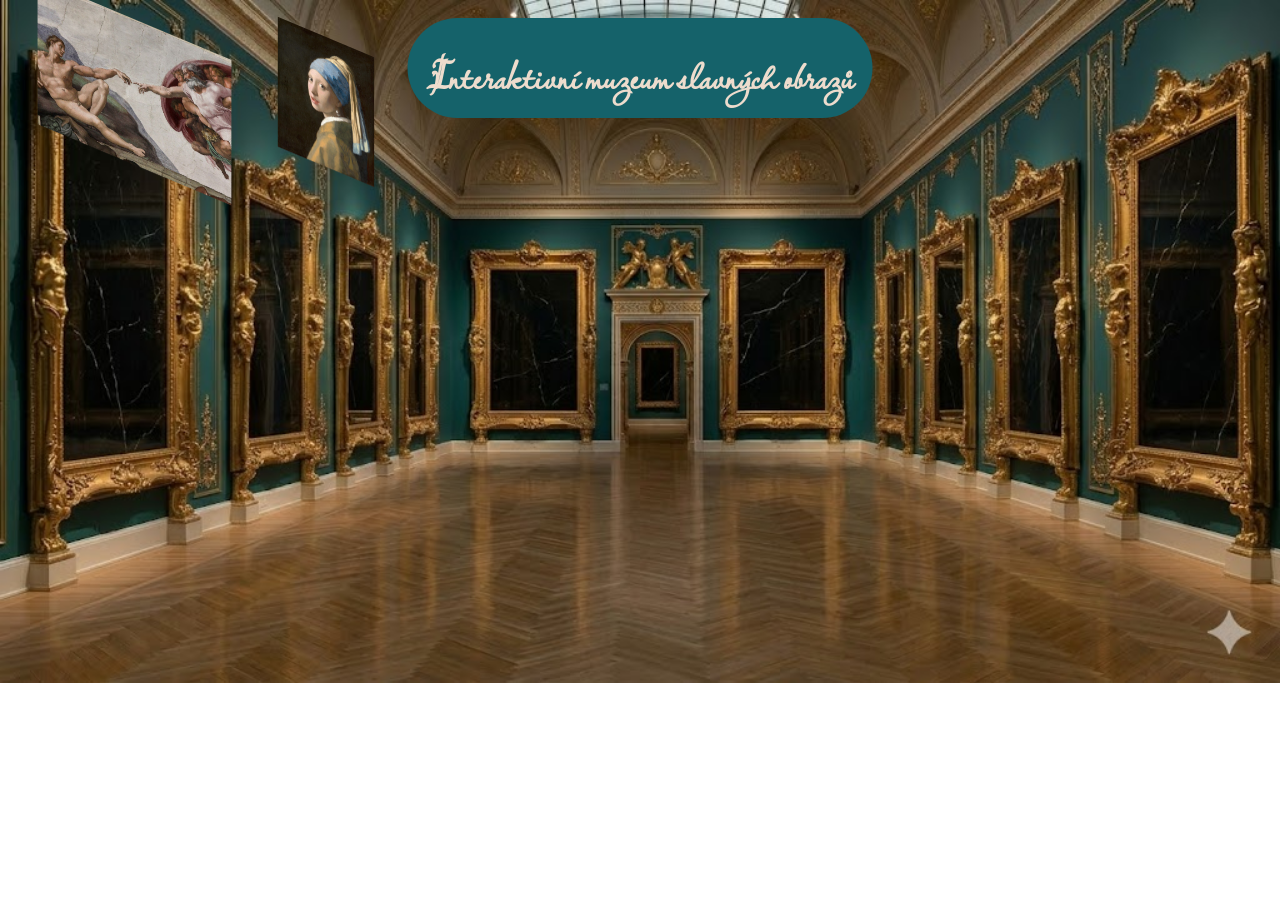
==== index.html @ a15c192d "pred mergem" ====
<!DOCTYPE html>
<html lang="en">
<head>
    <meta charset="UTF-8">
    <meta name="viewport" content="width=device-width, initial-scale=1.0">
    <title>Document</title>
    <link rel="stylesheet" href="style2.css">
    <link rel="preconnect" href="https://fonts.googleapis.com"> 
    <link rel="preconnect" href="https://fonts.gstatic.com" crossorigin> 
    <link href="https://fonts.googleapis.com/css2?family=Lavishly+Yours&display=swap" rel="stylesheet">
    
</head>
<body>
    <div id="nadpis"><h1>Interaktivní muzeum slavných obrazů</h1></div>
    <div id="main_mistnost">
        <img class="obrazy" src="./art/creation_of_human.jpeg" width="20%" height="20%">
        <img class="obrazy"src="./art/girl_with_earring.jpg" width="10%" height="10%"alt="">
    </div>
    <script src="script_obraz.js">
    </script>
</body>
</html>
---- style2.css ----
body{
    background-image: url("./pozadi/artGallery.jpg");
    background-size: cover;
    background-repeat: no-repeat;
}
h1{
    text-align: center;
    font-size: 250%;
    color:  #eddccd;
}
#nadpis{
    position: absolute;
    top: 2%;
    left: 50%;
    transform: translate(-50%,0);
    background-color: #15626a;
    width: fit-content;
    height: 100px;
    padding-left: 20px;
    padding-right: 20px;
    border-radius: 50px;
}
img {
  transform: rotateX(30deg) rotateY(40deg);
  transform-style: preserve-3d; /* důležité pro 3D efekt */
  transition: transform 0.3s ease; /* hezká animace */
}
*{
    font-family: "Lavishly Yours", cursive;
}
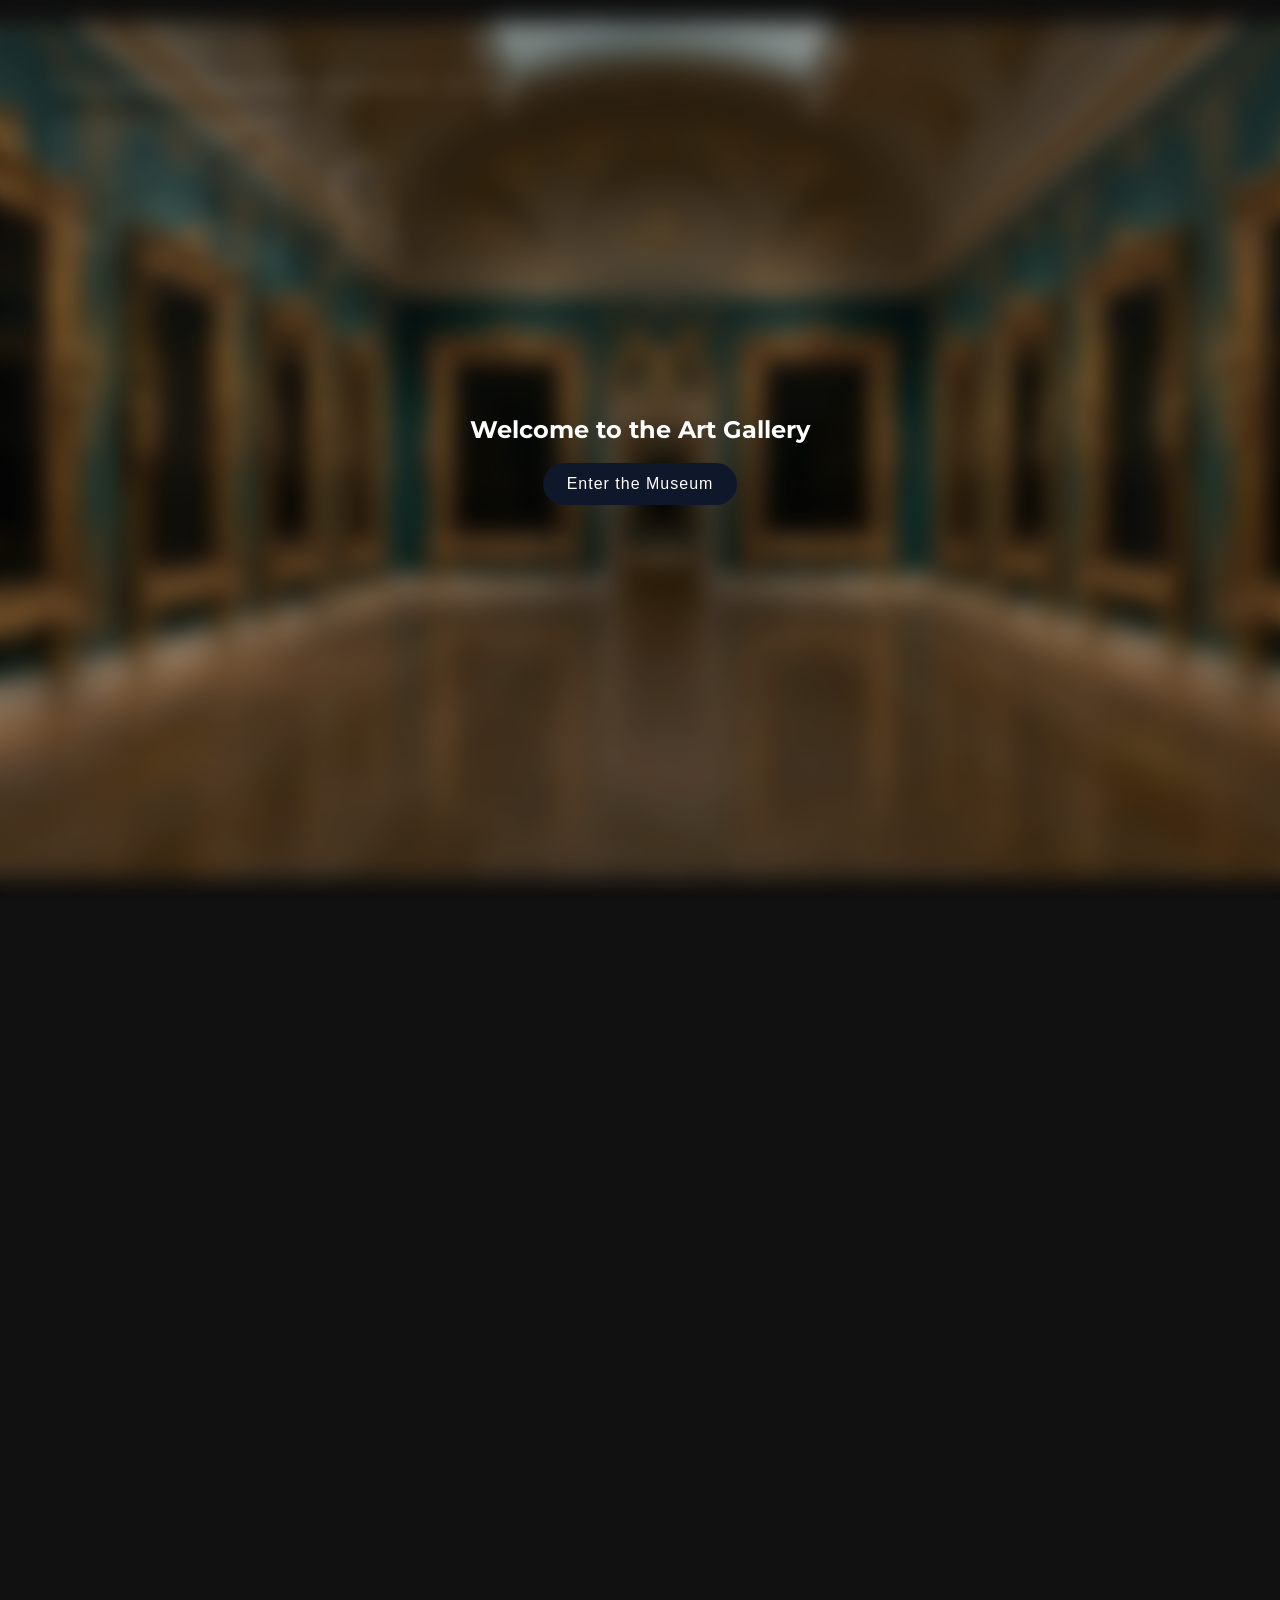
==== commit 147da68d: "landing page" ====
--- a/index.html
+++ b/index.html
@@ -1,22 +1,30 @@
 <!DOCTYPE html>
 <html lang="en">
 <head>
-    <meta charset="UTF-8">
-    <meta name="viewport" content="width=device-width, initial-scale=1.0">
-    <title>Document</title>
-    <link rel="stylesheet" href="style2.css">
-    <link rel="preconnect" href="https://fonts.googleapis.com"> 
-    <link rel="preconnect" href="https://fonts.gstatic.com" crossorigin> 
-    <link href="https://fonts.googleapis.com/css2?family=Lavishly+Yours&display=swap" rel="stylesheet">
-    
+    <meta charset="UTF-8" />
+    <meta name="viewport" content="width=device-width, initial-scale=1.0" />
+    <title>Art Gallery</title>
+    <link rel="preconnect" href="https://fonts.googleapis.com" />
+    <link rel="preconnect" href="https://fonts.gstatic.com" crossorigin />
+    <link href="https://fonts.googleapis.com/css2?family=Montserrat:wght@400;600;700&family=Lavishly+Yours&display=swap" rel="stylesheet" />
+    <link rel="stylesheet" href="style.css" />
 </head>
 <body>
-    <div id="nadpis"><h1>Interaktivní muzeum slavných obrazů</h1></div>
-    <div id="main_mistnost">
-        <img class="obrazy" src="./art/creation_of_human.jpeg" width="20%" height="20%">
-        <img class="obrazy"src="./art/girl_with_earring.jpg" width="10%" height="10%"alt="">
-    </div>
-    <script src="script_obraz.js">
-    </script>
+    <section id="landing">
+        <h1>Welcome to the Art Gallery</h1>
+        <button class="museum-btn" id="enterBtn">
+            Enter the Museum
+        </button>
+    </section>
+
+    <section id="gallery">
+        <div id="nadpis"><h1>Interaktivní muzeum slavných obrazů</h1></div>
+        <div id="main_mistnost">
+            <img class="obrazy" src="./art/creation_of_human.jpeg" width="20%" height="20%" alt="Creation of Human" />
+            <img class="obrazy" src="./art/girl_with_earring.jpg" width="10%" height="10%" alt="Girl with a Pearl Earring" />
+        </div>
+    </section>
+
+    <script src="button.js"></script>
 </body>
 </html>
--- a/style.css
+++ b/style.css
@@ -0,0 +1,76 @@
+body {
+  margin: 0;
+  overflow-x: hidden;
+  font-family: "Montserrat", sans-serif;
+  background-image: url("./pozadi/artGallery.jpg");
+  background-size: cover;
+  background-repeat: no-repeat;
+}
+
+#landing {
+  position: fixed;
+  top: 0;
+  left: 0;
+  width: 100%;
+  height: 100vh;
+
+  /* Museum-style blurred background */
+  background-image: url("images/muzeum_blur.png");
+  background-size: cover;
+  background-position: center;
+
+  color: white;
+  display: flex;
+  flex-direction: column;
+  justify-content: center;
+  align-items: center;
+
+  transition: transform 0.8s ease;
+  z-index: 10;
+}
+
+#landing::before {
+  content: "";
+  position: absolute;
+  inset: 0;
+  background: rgba(0, 0, 0, 0.2);
+  backdrop-filter: blur(8px);
+}
+
+#landing > * {
+  position: relative;
+  z-index: 1;
+}
+
+#enterBtn {
+  padding: 12px 24px;
+  border: none;
+  border-radius: 999px;
+  font-size: 1rem;
+  cursor: pointer;
+}
+
+#landing.slide-up {
+  transform: translateY(-100%);
+}
+
+#gallery {
+  position: relative;
+  min-height: 200vh;
+  background: #111;
+  color: white;
+  padding: 50px;
+}
+.museum-btn {
+  position: relative;
+  padding: 16px 40px;
+  font-size: 18px;
+  color: white;
+  background: #0f172a;
+  border: none;
+  border-radius: 30px;
+  cursor: pointer;
+  overflow: hidden;
+  letter-spacing: 1px;
+}
+
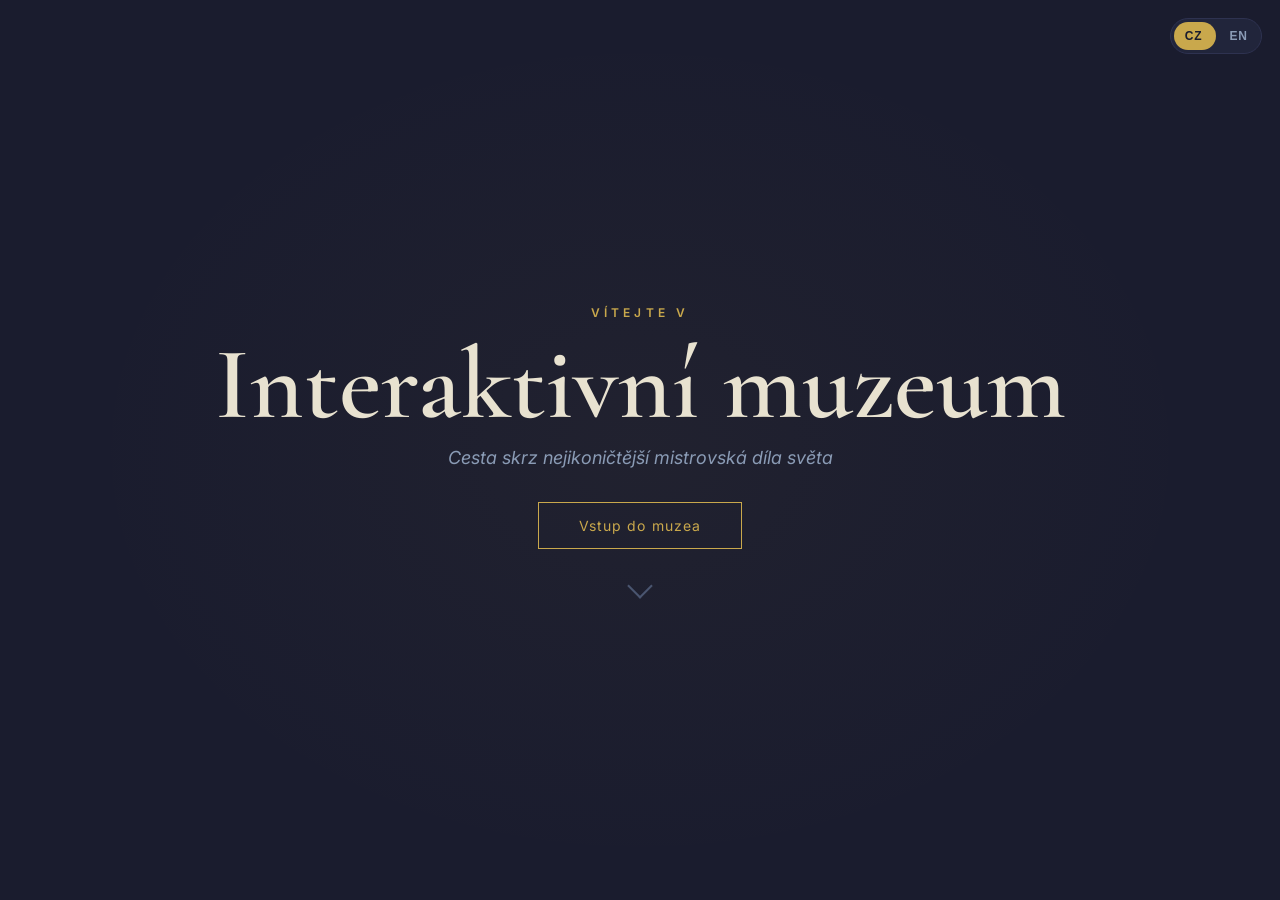
==== commit 67ed4450: "vytvoření mygallery" ====
--- a/index.html
+++ b/index.html
@@ -1,30 +1,257 @@
 <!DOCTYPE html>
-<html lang="en">
+<html lang="cs">
 <head>
-    <meta charset="UTF-8" />
-    <meta name="viewport" content="width=device-width, initial-scale=1.0" />
-    <title>Art Gallery</title>
-    <link rel="preconnect" href="https://fonts.googleapis.com" />
-    <link rel="preconnect" href="https://fonts.gstatic.com" crossorigin />
-    <link href="https://fonts.googleapis.com/css2?family=Montserrat:wght@400;600;700&family=Lavishly+Yours&display=swap" rel="stylesheet" />
-    <link rel="stylesheet" href="style.css" />
+  <meta charset="UTF-8" />
+  <meta name="viewport" content="width=device-width, initial-scale=1.0" />
+  <title>Interactive Museum</title>
+  <link rel="preconnect" href="https://fonts.googleapis.com" />
+  <link rel="preconnect" href="https://fonts.gstatic.com" crossorigin />
+  <link href="https://fonts.googleapis.com/css2?family=Cormorant+Garamond:wght@400;500;600;700&family=Inter:wght@300;400;500;600&display=swap" rel="stylesheet" />
+  <style>
+    :root {
+      --bg: #1A1C2E;
+      --surface: #242840;
+      --border: #2E3250;
+      --gold: #C9A84C;
+      --text: #E8E2D0;
+      --secondary: #8A9BB5;
+      --muted: #4A5570;
+    } 
+
+    * {
+      box-sizing: border-box;
+      margin: 0;
+      padding: 0;
+    }
+
+    body {
+      min-height: 100vh;
+      background: radial-gradient(ellipse 800px 600px at 50% 50%, rgba(201,168,76,0.04) 0%, transparent 70%), var(--bg);
+      color: var(--text);
+      font-family: "Inter", sans-serif;
+      overflow: hidden;
+    }
+
+    .lang-toggle {
+      position: fixed;
+      top: 18px;
+      right: 18px;
+      z-index: 20;
+      width: 92px;
+      height: 36px;
+      border: 1px solid var(--border);
+      border-radius: 999px;
+      background: rgba(36, 40, 64, 0.75);
+      color: var(--text);
+      padding: 0;
+      cursor: pointer;
+      transition: border-color 0.25s ease;
+      display: flex;
+      align-items: center;
+      justify-content: space-between;
+      overflow: hidden;
+    }
+
+    .lang-toggle:hover {
+      border-color: var(--gold);
+    }
+
+    .lang-thumb {
+      position: absolute;
+      top: 3px;
+      left: 3px;
+      width: 42px;
+      height: 28px;
+      border-radius: 999px;
+      background: var(--gold);
+      transition: transform 0.28s ease;
+    }
+
+    .lang-toggle.is-en .lang-thumb {
+      transform: translateX(44px);
+    }
+
+    .lang-option {
+      position: relative;
+      z-index: 1;
+      width: 46px;
+      text-align: center;
+      font-size: 12px;
+      letter-spacing: 0.06em;
+      font-weight: 600;
+      color: var(--secondary);
+      transition: color 0.2s ease;
+      user-select: none;
+      pointer-events: none;
+    }
+
+    .lang-toggle:not(.is-en) .lang-option.cz,
+    .lang-toggle.is-en .lang-option.en {
+      color: var(--bg);
+    }
+
+    #hero {
+      min-height: 100vh;
+      display: grid;
+      place-items: center;
+      text-align: center;
+      padding: 30px 20px;
+      position: relative;
+    }
+
+    .hero-content {
+      transition: transform 0.9s ease, filter 0.9s ease, opacity 0.9s ease;
+    }
+
+    .hero-content.intro-start {
+      transform: translateY(-50px);
+      filter: blur(12px);
+      opacity: 0;
+    }
+
+    .hero-content.exit {
+      transform: translateY(-50px);
+      filter: blur(14px);
+      opacity: 0;
+    }
+
+    .overline {
+      color: var(--gold);
+      letter-spacing: 0.35em;
+      font-size: 12px;
+      font-weight: 600;
+      margin-bottom: 16px;
+      text-transform: uppercase;
+    }
+
+    h1 {
+      font-family: "Cormorant Garamond", serif;
+      font-size: clamp(56px, 8vw, 110px);
+      line-height: 0.95;
+      color: var(--text);
+      margin-bottom: 14px;
+      font-weight: 600;
+    }
+
+    .subtitle {
+      color: var(--secondary);
+      font-size: 18px;
+      font-style: italic;
+      margin-bottom: 34px;
+    }
+
+    #enterBtn {
+      border: 1px solid var(--gold);
+      color: var(--gold);
+      background: transparent;
+      padding: 14px 40px;
+      font-size: 14px;
+      letter-spacing: 0.08em;
+      cursor: pointer;
+      transition: background 0.3s ease, color 0.3s ease;
+      font-family: "Inter", sans-serif;
+    }
+
+    #enterBtn:hover {
+      background: var(--gold);
+      color: var(--bg);
+    }
+
+    .scroll-indicator {
+      width: 18px;
+      height: 18px;
+      border-right: 2px solid var(--muted);
+      border-bottom: 2px solid var(--muted);
+      transform: rotate(45deg);
+      margin: 28px auto 0;
+      animation: bounceDown 2s ease-in-out infinite;
+    }
+
+    @keyframes bounceDown {
+      0%, 100% { transform: rotate(45deg) translate(0, 0); opacity: 0.7; }
+      50% { transform: rotate(45deg) translate(8px, 8px); opacity: 1; }
+    }
+  </style>
 </head>
 <body>
-    <section id="landing">
-        <h1>Welcome to the Art Gallery</h1>
-        <button class="museum-btn" id="enterBtn">
-            Enter the Museum
-        </button>
-    </section>
-
-    <section id="gallery">
-        <div id="nadpis"><h1>Interaktivní muzeum slavných obrazů</h1></div>
-        <div id="main_mistnost">
-            <img class="obrazy" src="./art/creation_of_human.jpeg" width="20%" height="20%" alt="Creation of Human" />
-            <img class="obrazy" src="./art/girl_with_earring.jpg" width="10%" height="10%" alt="Girl with a Pearl Earring" />
-        </div>
-    </section>
-
-    <script src="button.js"></script>
+  <button id="langToggle" class="lang-toggle" type="button" aria-label="Switch language CZ/EN">
+    <span class="lang-thumb" aria-hidden="true"></span>
+    <span class="lang-option cz">CZ</span>
+    <span class="lang-option en">EN</span>
+  </button>
+
+  <section id="hero">
+    <div id="heroContent" class="hero-content intro-start">
+      <div id="overline" class="overline">WELCOME TO</div>
+      <h1 id="heroTitle">Interactive Museum</h1>
+      <p id="subtitle" class="subtitle">A journey through the world's most iconic masterpieces</p>
+      <button id="enterBtn" type="button">Vstup do muzea</button>
+      <div class="scroll-indicator" aria-hidden="true"></div>
+    </div>
+  </section>
+
+  <script>
+    const LANG_KEY = "museumLang";
+
+    const texts = {
+      cz: {
+        overline: "VÍTEJTE V",
+        title: "Interaktivní muzeum",
+        subtitle: "Cesta skrz nejikoničtější mistrovská díla světa",
+        cta: "Vstup do muzea"
+      },
+      en: {
+        overline: "WELCOME TO",
+        title: "Interactive Museum",
+        subtitle: "A journey through the world's most iconic masterpieces",
+        cta: "Enter the Gallery"
+      }
+    };
+
+    let currentLang = localStorage.getItem(LANG_KEY) === "en" ? "en" : "cz";
+
+    const overlineEl = document.getElementById("overline");
+    const titleEl = document.getElementById("heroTitle");
+    const subtitleEl = document.getElementById("subtitle");
+    const enterBtn = document.getElementById("enterBtn");
+    const langToggle = document.getElementById("langToggle");
+    const heroContent = document.getElementById("heroContent");
+
+    function syncLangToggleState() {
+      langToggle.classList.toggle("is-en", currentLang === "en");
+    }
+
+    function applyLanguage(lang) {
+      const t = texts[lang];
+      overlineEl.textContent = t.overline;
+      titleEl.textContent = t.title;
+      subtitleEl.textContent = t.subtitle;
+      enterBtn.textContent = t.cta;
+      document.documentElement.lang = lang;
+      localStorage.setItem(LANG_KEY, lang);
+      syncLangToggleState();
+    }
+
+    langToggle.addEventListener("click", () => {
+      currentLang = currentLang === "cz" ? "en" : "cz";
+      applyLanguage(currentLang);
+    });
+
+    window.addEventListener("load", () => {
+      applyLanguage(currentLang);
+      setTimeout(() => {
+        heroContent.classList.remove("intro-start");
+      }, 350);
+    });
+
+    enterBtn.addEventListener("click", () => {
+      enterBtn.disabled = true;
+      localStorage.setItem("audioAllowed", "yes");
+      heroContent.classList.add("exit");
+      setTimeout(() => {
+        window.location.href = "index_mistnost.html";
+      }, 900);
+    });
+  </script>
 </body>
-</html>+</html>
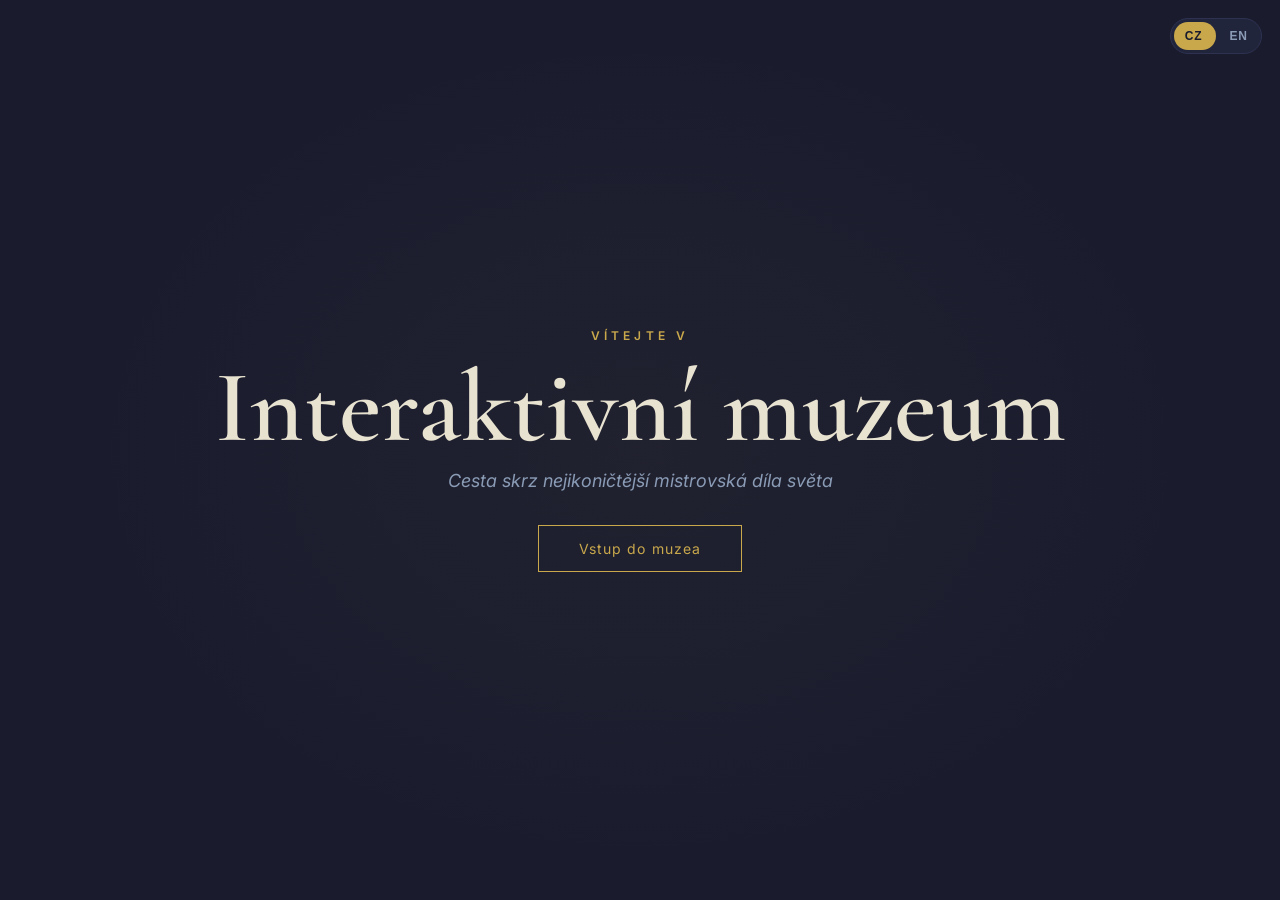
==== commit 6ab21cc8: "animace pop-in" ====
--- a/index.html
+++ b/index.html
@@ -156,21 +156,6 @@
       background: var(--gold);
       color: var(--bg);
     }
-
-    .scroll-indicator {
-      width: 18px;
-      height: 18px;
-      border-right: 2px solid var(--muted);
-      border-bottom: 2px solid var(--muted);
-      transform: rotate(45deg);
-      margin: 28px auto 0;
-      animation: bounceDown 2s ease-in-out infinite;
-    }
-
-    @keyframes bounceDown {
-      0%, 100% { transform: rotate(45deg) translate(0, 0); opacity: 0.7; }
-      50% { transform: rotate(45deg) translate(8px, 8px); opacity: 1; }
-    }
   </style>
 </head>
 <body>
@@ -186,7 +171,6 @@
       <h1 id="heroTitle">Interactive Museum</h1>
       <p id="subtitle" class="subtitle">A journey through the world's most iconic masterpieces</p>
       <button id="enterBtn" type="button">Vstup do muzea</button>
-      <div class="scroll-indicator" aria-hidden="true"></div>
     </div>
   </section>
 
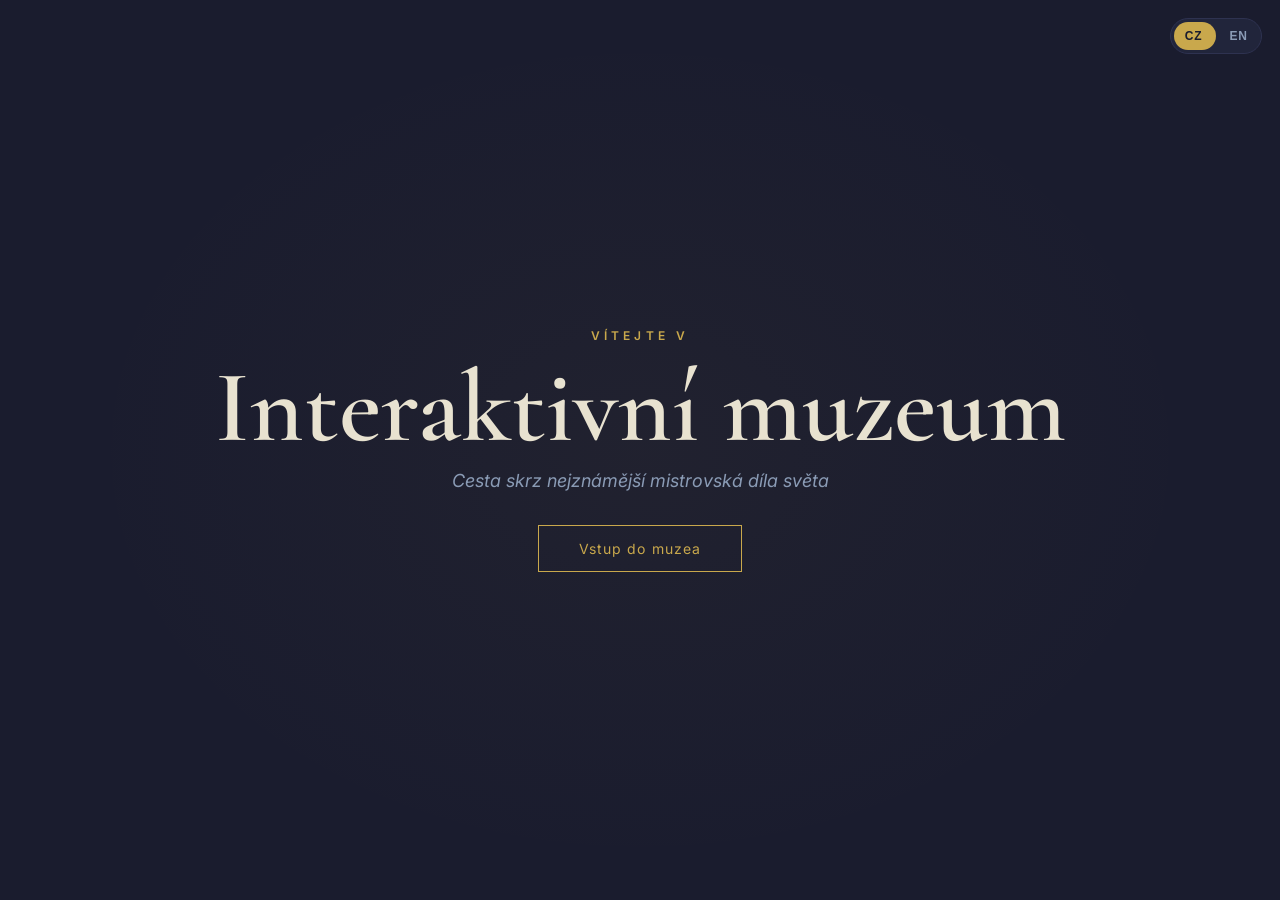
==== commit f2e055e1: "zmena v uvodnim" ====
--- a/index.html
+++ b/index.html
@@ -169,7 +169,7 @@
     <div id="heroContent" class="hero-content intro-start">
       <div id="overline" class="overline">WELCOME TO</div>
       <h1 id="heroTitle">Interactive Museum</h1>
-      <p id="subtitle" class="subtitle">A journey through the world's most iconic masterpieces</p>
+      <p id="subtitle" class="subtitle">A journey through the world's most famous masterpieces</p>
       <button id="enterBtn" type="button">Vstup do muzea</button>
     </div>
   </section>
@@ -181,13 +181,13 @@
       cz: {
         overline: "VÍTEJTE V",
         title: "Interaktivní muzeum",
-        subtitle: "Cesta skrz nejikoničtější mistrovská díla světa",
+        subtitle: "Cesta skrz nejznámější mistrovská díla světa",
         cta: "Vstup do muzea"
       },
       en: {
         overline: "WELCOME TO",
         title: "Interactive Museum",
-        subtitle: "A journey through the world's most iconic masterpieces",
+        subtitle: "A journey through the world's most famous masterpieces",
         cta: "Enter the Gallery"
       }
     };
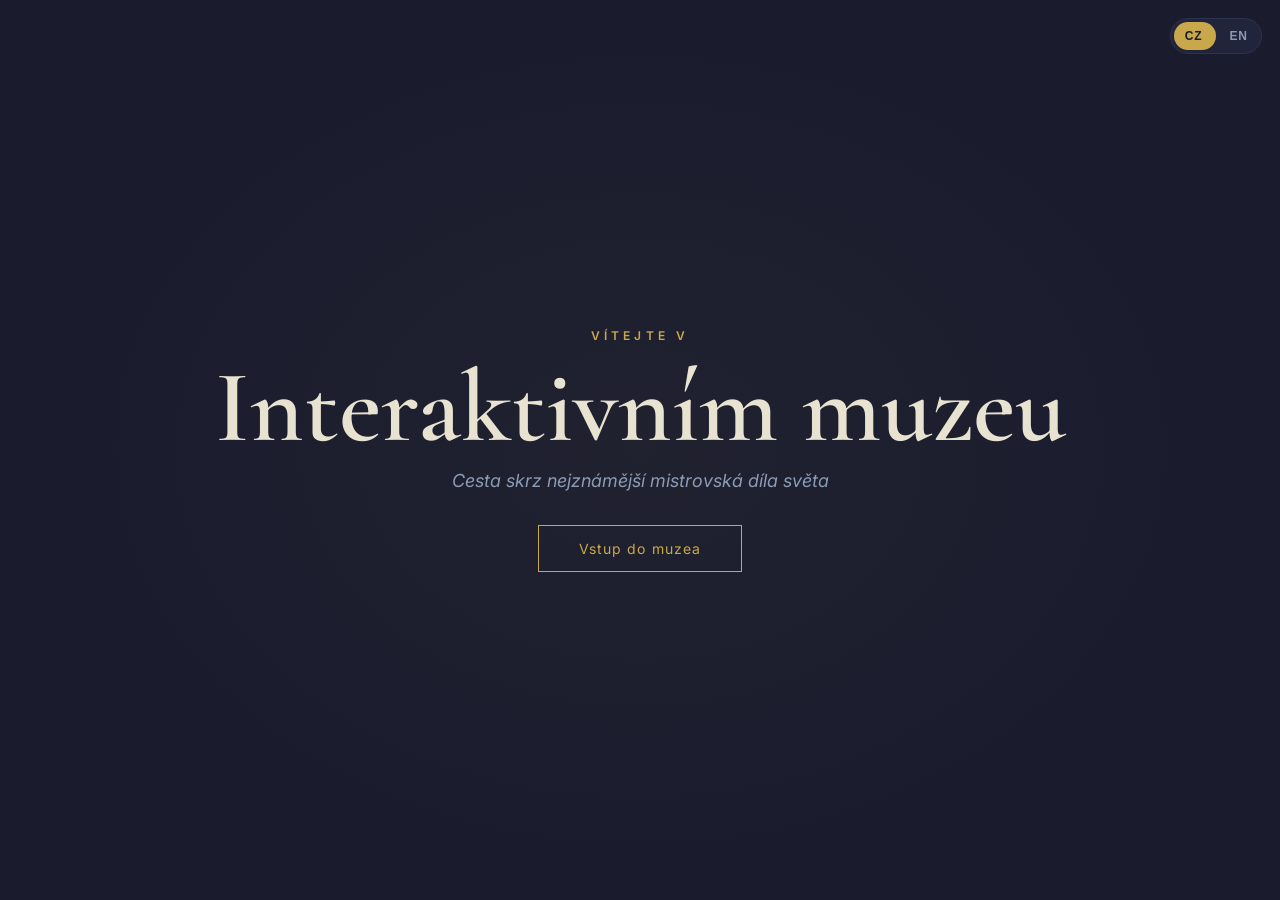
==== commit ebab985f: "blížíme se ke konci" ====
--- a/index.html
+++ b/index.html
@@ -180,7 +180,7 @@
     const texts = {
       cz: {
         overline: "VÍTEJTE V",
-        title: "Interaktivní muzeum",
+        title: "Interaktivním muzeu",
         subtitle: "Cesta skrz nejznámější mistrovská díla světa",
         cta: "Vstup do muzea"
       },
